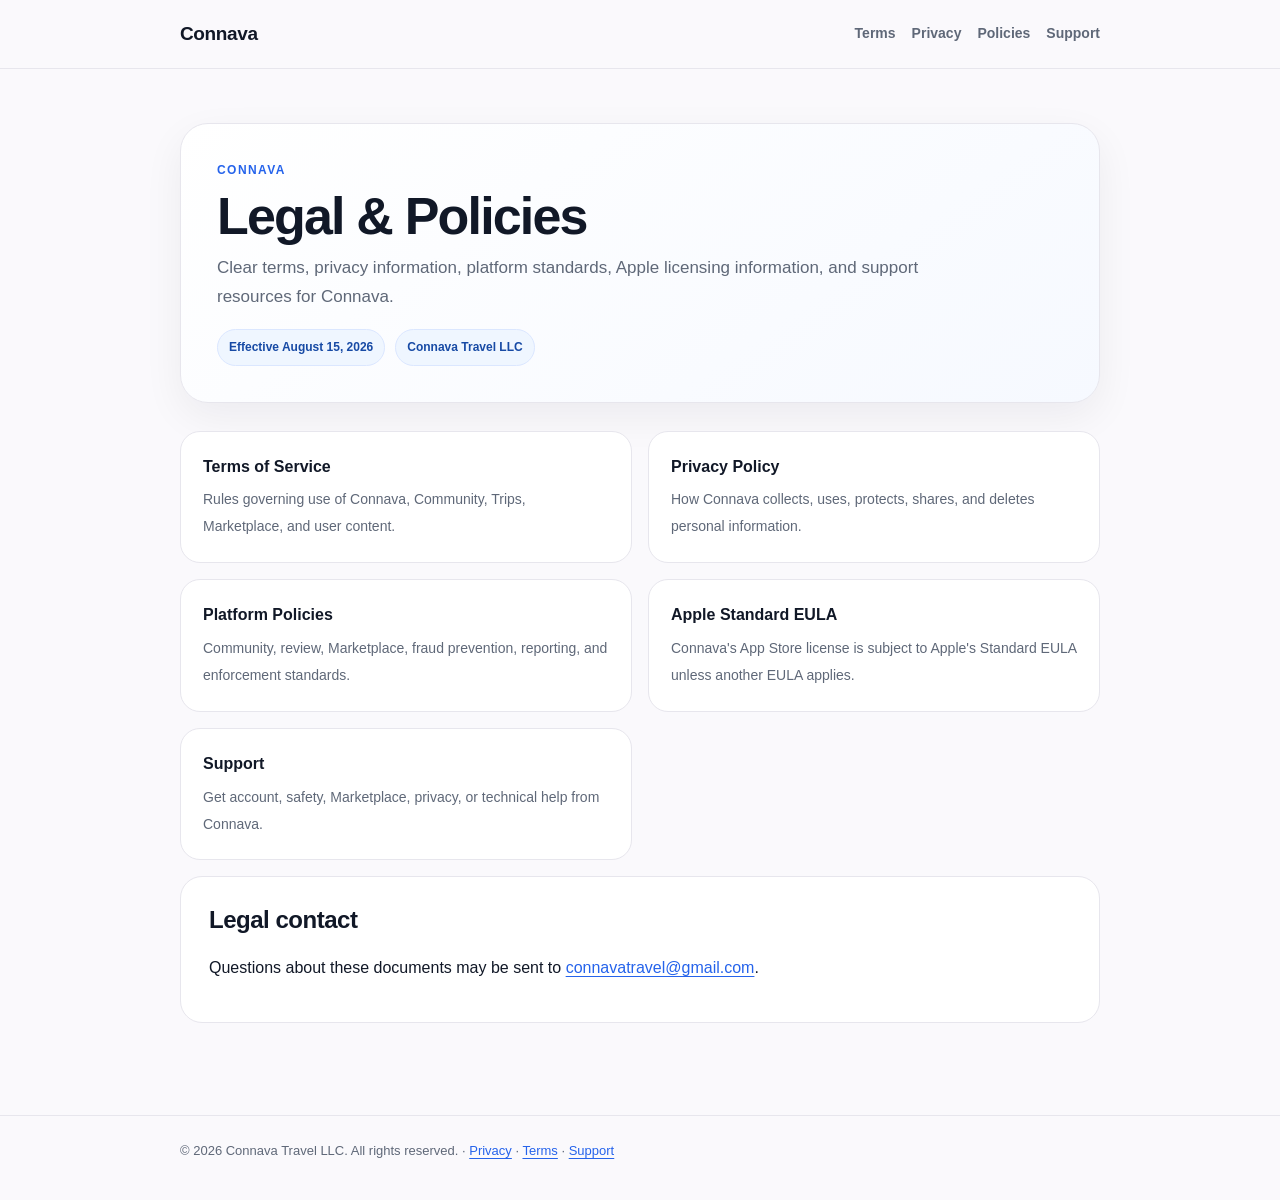
==== index.html @ 40c6fb05 "Add Connava legal and support site" ====
<!doctype html>
<html lang="en">
<head>
  <meta charset="utf-8">
  <meta name="viewport" content="width=device-width,initial-scale=1">
  <meta name="color-scheme" content="light">
  <meta name="theme-color" content="#faf9fc">
  <meta name="description" content="Clear terms, privacy information, platform standards, Apple licensing information, and support resources for Connava.">
  <title>Legal &amp; Policies | Connava</title>
  <link rel="stylesheet" href="styles.css">
  
</head>
<body>

    <header class="site-header">
      <nav class="nav" aria-label="Primary">
        <a class="brand" href="index.html">Connava</a>
        <div class="nav-links">
          <a href="terms.html">Terms</a>
          <a href="privacy.html">Privacy</a>
          <a href="platform-policies.html">Policies</a>
          <a href="support.html">Support</a>
        </div>
      </nav>
    </header>
    
<main>
  <div class="hero">
    <p class="eyebrow">Connava</p>
    <h1>Legal &amp; Policies</h1>
    <p class="lead">Clear terms, privacy information, platform standards, Apple licensing information, and support resources for Connava.</p>
    <div class="meta">
      <span class="pill">Effective August 15, 2026</span>
      <span class="pill">Connava Travel LLC</span>
    </div>
  </div>
  
<div class="grid">
  <a class="link-card" href="terms.html">
    <strong>Terms of Service</strong>
    <span>Rules governing use of Connava, Community, Trips, Marketplace, and user content.</span>
  </a>
  <a class="link-card" href="privacy.html">
    <strong>Privacy Policy</strong>
    <span>How Connava collects, uses, protects, shares, and deletes personal information.</span>
  </a>
  <a class="link-card" href="platform-policies.html">
    <strong>Platform Policies</strong>
    <span>Community, review, Marketplace, fraud prevention, reporting, and enforcement standards.</span>
  </a>
  <a class="link-card" href="eula.html">
    <strong>Apple Standard EULA</strong>
    <span>Connava's App Store license is subject to Apple's Standard EULA unless another EULA applies.</span>
  </a>
  <a class="link-card" href="support.html">
    <strong>Support</strong>
    <span>Get account, safety, Marketplace, privacy, or technical help from Connava.</span>
  </a>
</div>
<section>
  <h2>Legal contact</h2>
  <p>Questions about these documents may be sent to <a href="mailto:connavatravel@gmail.com">connavatravel@gmail.com</a>.</p>
</section>

</main>
<footer>
  <div class="footer-inner">
    © 2026 Connava Travel LLC. All rights reserved. ·
    <a href="privacy.html">Privacy</a> ·
    <a href="terms.html">Terms</a> ·
    <a href="support.html">Support</a>
  </div>
</footer>
</body>
</html>
---- styles.css ----
:root {
  --bg: #faf9fc;
  --surface: #ffffff;
  --text: #111827;
  --muted: #5f6878;
  --border: #e7e6ed;
  --accent: #2563eb;
  --accent-soft: #eff6ff;
  --max: 920px;
}
* { box-sizing: border-box; }
html { scroll-behavior: smooth; }
body {
  margin: 0;
  font-family: -apple-system, BlinkMacSystemFont, "Segoe UI", Roboto, Helvetica, Arial, sans-serif;
  background: var(--bg);
  color: var(--text);
  line-height: 1.68;
}
a { color: var(--accent); text-underline-offset: 3px; }
a:hover { text-decoration-thickness: 2px; }
.site-header {
  position: sticky;
  top: 0;
  z-index: 10;
  backdrop-filter: blur(18px);
  background: rgba(250,249,252,.92);
  border-bottom: 1px solid var(--border);
}
.nav {
  width: min(var(--max), calc(100% - 36px));
  margin: 0 auto;
  min-height: 68px;
  display: flex;
  align-items: center;
  gap: 18px;
}
.brand {
  font-weight: 800;
  letter-spacing: -.02em;
  font-size: 19px;
  color: var(--text);
  text-decoration: none;
}
.nav-links {
  margin-left: auto;
  display: flex;
  align-items: center;
  gap: 16px;
  flex-wrap: wrap;
  justify-content: flex-end;
}
.nav-links a {
  color: var(--muted);
  text-decoration: none;
  font-size: 14px;
  font-weight: 650;
}
.nav-links a:hover { color: var(--text); }
main {
  width: min(var(--max), calc(100% - 36px));
  margin: 0 auto;
  padding: 54px 0 76px;
}
.hero {
  padding: 36px;
  border: 1px solid var(--border);
  border-radius: 28px;
  background: linear-gradient(145deg, #ffffff 0%, #f6f9ff 100%);
  box-shadow: 0 14px 40px rgba(17,24,39,.06);
  margin-bottom: 28px;
}
.eyebrow {
  margin: 0 0 8px;
  color: var(--accent);
  text-transform: uppercase;
  letter-spacing: .12em;
  font-size: 12px;
  font-weight: 800;
}
h1 {
  margin: 0 0 10px;
  font-size: clamp(34px, 6vw, 52px);
  line-height: 1.08;
  letter-spacing: -.035em;
}
.lead {
  margin: 0;
  max-width: 760px;
  color: var(--muted);
  font-size: 17px;
}
.meta {
  margin-top: 18px;
  display: flex;
  flex-wrap: wrap;
  gap: 10px;
}
.pill {
  border: 1px solid #dbe7ff;
  background: var(--accent-soft);
  color: #174aa5;
  border-radius: 999px;
  padding: 7px 11px;
  font-size: 12px;
  font-weight: 750;
}
.card {
  background: var(--surface);
  border: 1px solid var(--border);
  border-radius: 22px;
  padding: 28px;
  margin: 16px 0;
}
.card h2, section h2 {
  margin-top: 0;
  letter-spacing: -.02em;
}
section {
  background: var(--surface);
  border: 1px solid var(--border);
  border-radius: 22px;
  padding: 28px;
  margin: 16px 0;
  scroll-margin-top: 90px;
}
h2 { font-size: 24px; line-height: 1.25; }
h3 { font-size: 18px; margin-top: 26px; line-height: 1.35; }
p { margin: 12px 0; }
ul, ol { padding-left: 24px; }
li { margin: 7px 0; }
.notice {
  border-left: 4px solid var(--accent);
  background: var(--accent-soft);
  padding: 16px 18px;
  border-radius: 12px;
  margin: 18px 0;
}
.grid {
  display: grid;
  grid-template-columns: repeat(2, minmax(0,1fr));
  gap: 16px;
}
.link-card {
  display: block;
  background: var(--surface);
  border: 1px solid var(--border);
  border-radius: 20px;
  padding: 22px;
  text-decoration: none;
  color: var(--text);
}
.link-card:hover {
  border-color: #b8cdfa;
  transform: translateY(-1px);
}
.link-card strong { display: block; margin-bottom: 6px; }
.link-card span { color: var(--muted); font-size: 14px; }
footer {
  border-top: 1px solid var(--border);
  color: var(--muted);
}
.footer-inner {
  width: min(var(--max), calc(100% - 36px));
  margin: 0 auto;
  padding: 24px 0 38px;
  font-size: 13px;
}
.small { color: var(--muted); font-size: 13px; }
.contact-button {
  display: inline-flex;
  align-items: center;
  justify-content: center;
  min-height: 48px;
  padding: 0 18px;
  border-radius: 14px;
  background: var(--accent);
  color: white;
  text-decoration: none;
  font-weight: 800;
}
@media (max-width: 720px) {
  .nav { align-items: flex-start; padding: 16px 0; }
  .nav-links { gap: 10px; }
  .hero, section, .card { padding: 22px; border-radius: 20px; }
  main { padding-top: 28px; }
  .grid { grid-template-columns: 1fr; }
}
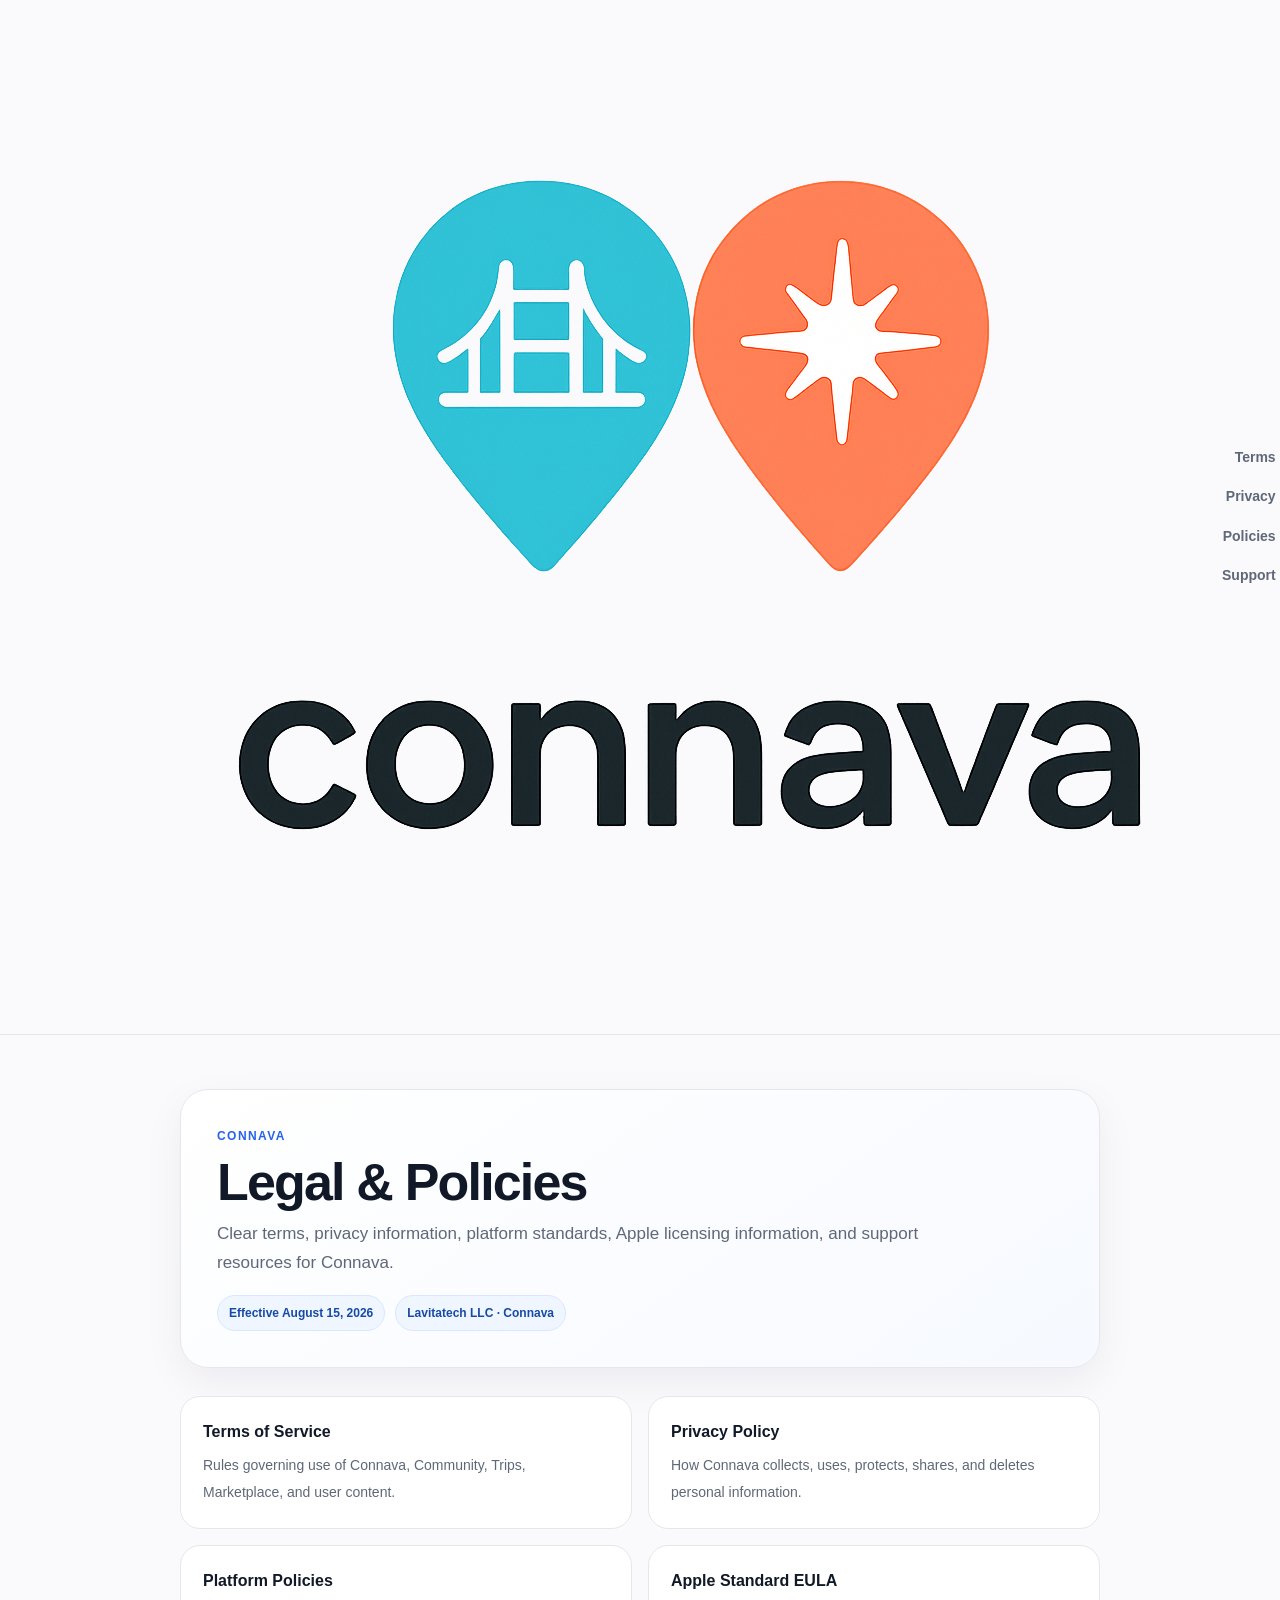
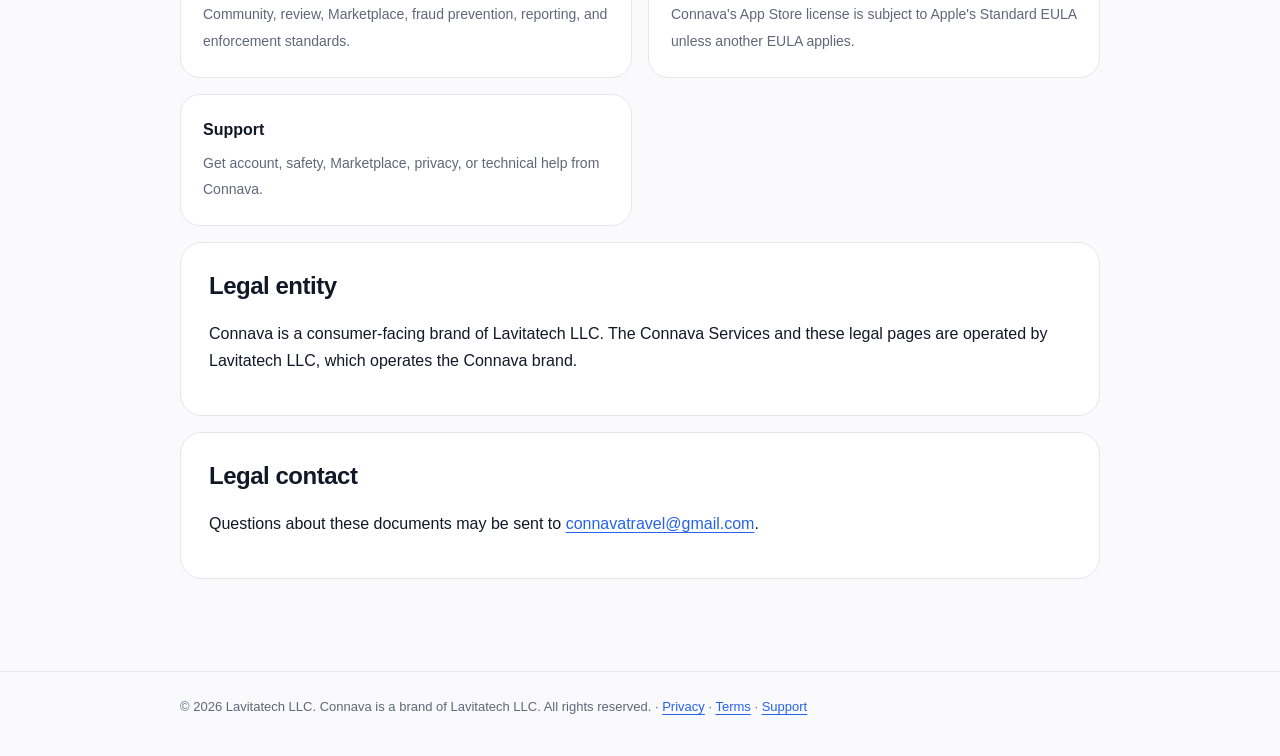
==== commit a977f404: "Update index.html" ====
--- a/index.html
+++ b/index.html
@@ -8,13 +8,14 @@
   <meta name="description" content="Clear terms, privacy information, platform standards, Apple licensing information, and support resources for Connava.">
   <title>Legal &amp; Policies | Connava</title>
   <link rel="stylesheet" href="styles.css">
-  
 </head>
 <body>
 
     <header class="site-header">
       <nav class="nav" aria-label="Primary">
-        <a class="brand" href="index.html">Connava</a>
+        <a class="brand" href="index.html" aria-label="Connava Legal & Policies home">
+          <img class="brand-logo" src="ConnavaLogoOfficial.png" alt="Connava">
+        </a>
         <div class="nav-links">
           <a href="terms.html">Terms</a>
           <a href="privacy.html">Privacy</a>
@@ -23,7 +24,7 @@
         </div>
       </nav>
     </header>
-    
+
 <main>
   <div class="hero">
     <p class="eyebrow">Connava</p>
@@ -31,10 +32,10 @@
     <p class="lead">Clear terms, privacy information, platform standards, Apple licensing information, and support resources for Connava.</p>
     <div class="meta">
       <span class="pill">Effective August 15, 2026</span>
-      <span class="pill">Connava Travel LLC</span>
+      <span class="pill">Lavitatech LLC · Connava</span>
     </div>
   </div>
-  
+
 <div class="grid">
   <a class="link-card" href="terms.html">
     <strong>Terms of Service</strong>
@@ -58,6 +59,10 @@
   </a>
 </div>
 <section>
+  <h2>Legal entity</h2>
+  <p>Connava is a consumer-facing brand of Lavitatech LLC. The Connava Services and these legal pages are operated by Lavitatech LLC, which operates the Connava brand.</p>
+</section>
+<section>
   <h2>Legal contact</h2>
   <p>Questions about these documents may be sent to <a href="mailto:connavatravel@gmail.com">connavatravel@gmail.com</a>.</p>
 </section>
@@ -65,11 +70,11 @@
 </main>
 <footer>
   <div class="footer-inner">
-    © 2026 Connava Travel LLC. All rights reserved. ·
+    © 2026 Lavitatech LLC. Connava is a brand of Lavitatech LLC. All rights reserved. ·
     <a href="privacy.html">Privacy</a> ·
     <a href="terms.html">Terms</a> ·
     <a href="support.html">Support</a>
   </div>
 </footer>
 </body>
-</html>+</html>
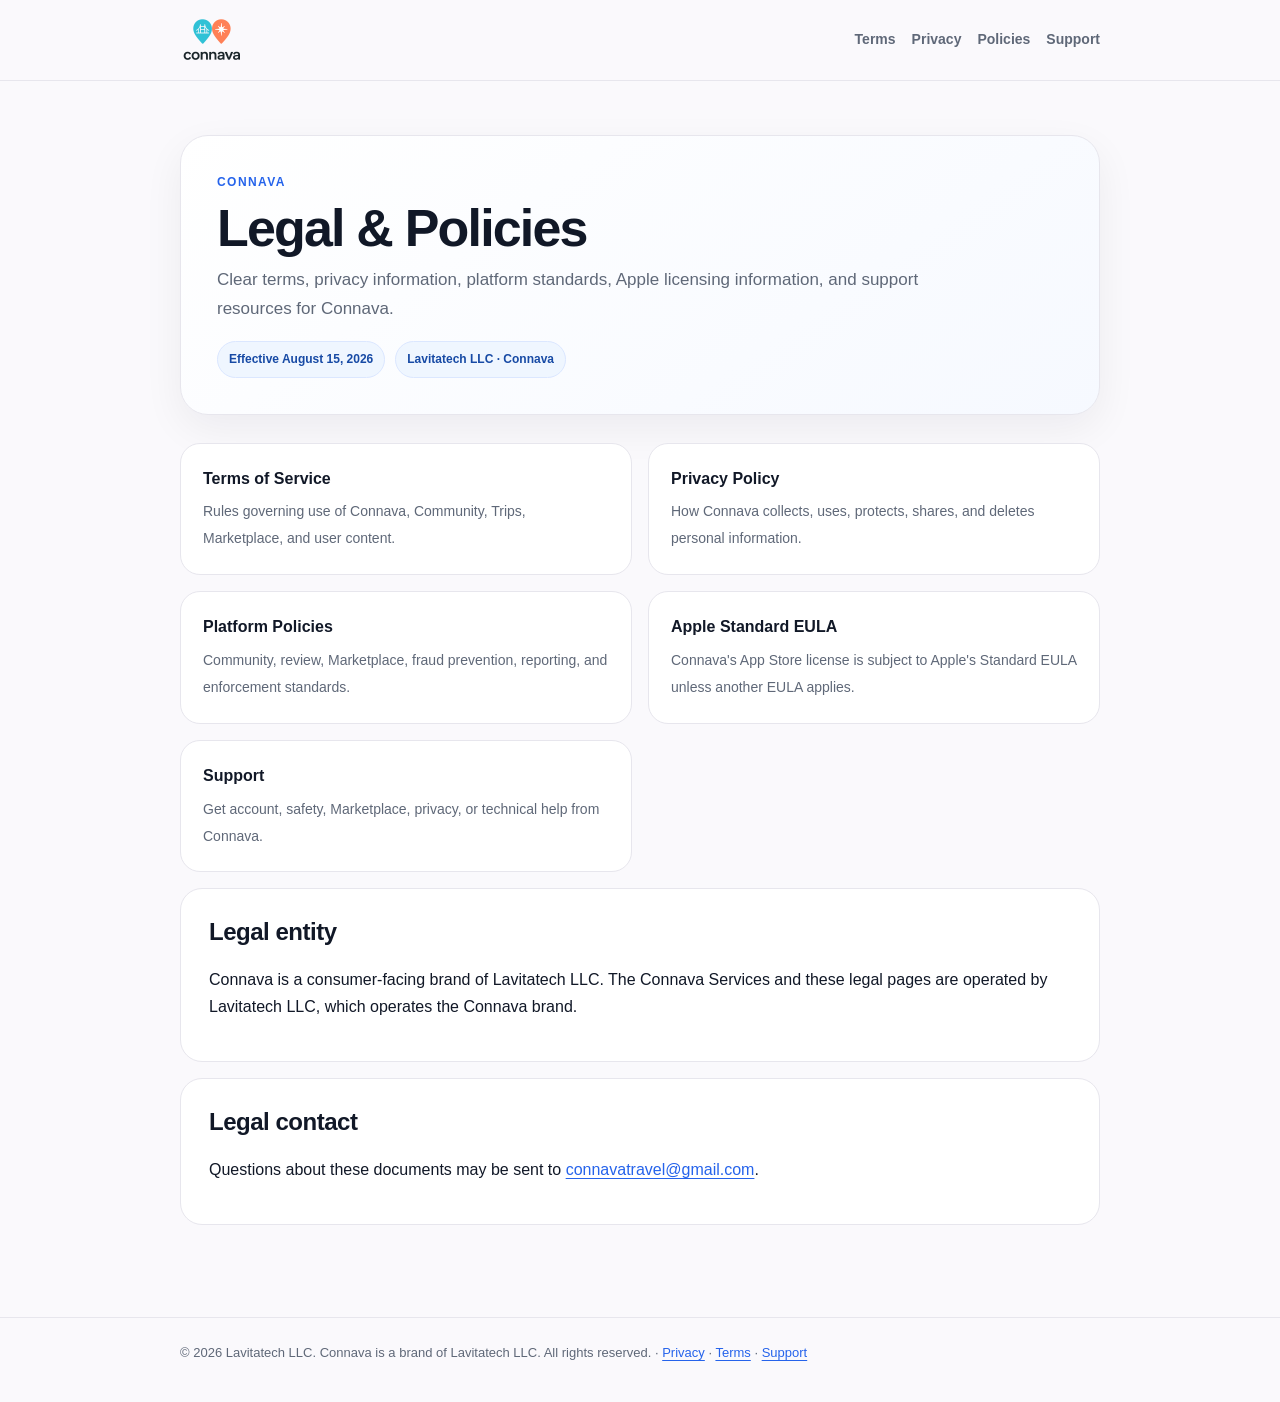
==== commit 6f4721b9: "Update index.html" ====
--- a/index.html
+++ b/index.html
@@ -7,14 +7,14 @@
   <meta name="theme-color" content="#faf9fc">
   <meta name="description" content="Clear terms, privacy information, platform standards, Apple licensing information, and support resources for Connava.">
   <title>Legal &amp; Policies | Connava</title>
-  <link rel="stylesheet" href="styles.css">
+  <link rel="stylesheet" href="styles.css?v=20260815-2">
 </head>
 <body>
 
     <header class="site-header">
       <nav class="nav" aria-label="Primary">
         <a class="brand" href="index.html" aria-label="Connava Legal & Policies home">
-          <img class="brand-logo" src="ConnavaLogoOfficial.png" alt="Connava">
+          <img class="brand-logo" src="ConnavaLogoOfficial.png" alt="Connava" width="64" height="64" decoding="async">
         </a>
         <div class="nav-links">
           <a href="terms.html">Terms</a>
--- a/styles.css
+++ b/styles.css
@@ -19,29 +19,57 @@
 }
 a { color: var(--accent); text-underline-offset: 3px; }
 a:hover { text-decoration-thickness: 2px; }
+
 .site-header {
   position: sticky;
   top: 0;
   z-index: 10;
+  width: 100%;
+  overflow: hidden;
   backdrop-filter: blur(18px);
+  -webkit-backdrop-filter: blur(18px);
   background: rgba(250,249,252,.92);
   border-bottom: 1px solid var(--border);
 }
+
 .nav {
   width: min(var(--max), calc(100% - 36px));
   margin: 0 auto;
-  min-height: 68px;
+  min-height: 80px;
   display: flex;
   align-items: center;
   gap: 18px;
 }
+
 .brand {
-  font-weight: 800;
-  letter-spacing: -.02em;
-  font-size: 19px;
+  display: inline-flex;
+  align-items: center;
+  justify-content: center;
+  flex: 0 0 64px;
+  width: 64px;
+  height: 64px;
+  overflow: hidden;
+  line-height: 0;
   color: var(--text);
   text-decoration: none;
 }
+
+.brand-logo {
+  display: block !important;
+  width: 64px !important;
+  height: 64px !important;
+  min-width: 64px !important;
+  min-height: 64px !important;
+  max-width: 64px !important;
+  max-height: 64px !important;
+  object-fit: contain !important;
+  object-position: center !important;
+  position: static !important;
+  inset: auto !important;
+  margin: 0 !important;
+  transform: none !important;
+}
+
 .nav-links {
   margin-left: auto;
   display: flex;
@@ -57,7 +85,10 @@
   font-weight: 650;
 }
 .nav-links a:hover { color: var(--text); }
+
 main {
+  position: relative;
+  z-index: 0;
   width: min(var(--max), calc(100% - 36px));
   margin: 0 auto;
   padding: 54px 0 76px;
@@ -122,7 +153,7 @@
   border-radius: 22px;
   padding: 28px;
   margin: 16px 0;
-  scroll-margin-top: 90px;
+  scroll-margin-top: 104px;
 }
 h2 { font-size: 24px; line-height: 1.25; }
 h3 { font-size: 18px; margin-top: 26px; line-height: 1.35; }
@@ -179,10 +210,65 @@
   text-decoration: none;
   font-weight: 800;
 }
+
 @media (max-width: 720px) {
-  .nav { align-items: flex-start; padding: 16px 0; }
-  .nav-links { gap: 10px; }
-  .hero, section, .card { padding: 22px; border-radius: 20px; }
+  .nav {
+    padding: 10px 0;
+    min-height: 72px;
+  }
+  .brand {
+    flex-basis: 54px;
+    width: 54px;
+    height: 54px;
+  }
+  .brand-logo {
+    width: 54px !important;
+    height: 54px !important;
+    min-width: 54px !important;
+    min-height: 54px !important;
+    max-width: 54px !important;
+    max-height: 54px !important;
+  }
+  .nav-links {
+    gap: 10px;
+  }
+  .nav-links a {
+    font-size: 13px;
+  }
+  .hero, section, .card {
+    padding: 22px;
+    border-radius: 20px;
+  }
   main { padding-top: 28px; }
   .grid { grid-template-columns: 1fr; }
 }
+
+@media (max-width: 540px) {
+  .nav {
+    align-items: center;
+    flex-direction: row;
+    gap: 12px;
+  }
+  .nav-links {
+    margin-left: auto;
+    width: auto;
+    justify-content: flex-end;
+    gap: 8px 10px;
+  }
+  .nav-links a {
+    font-size: 12px;
+  }
+}
+
+@media (max-width: 390px) {
+  .nav {
+    align-items: flex-start;
+    flex-direction: column;
+    gap: 8px;
+  }
+  .nav-links {
+    margin-left: 0;
+    width: 100%;
+    justify-content: flex-start;
+  }
+}
